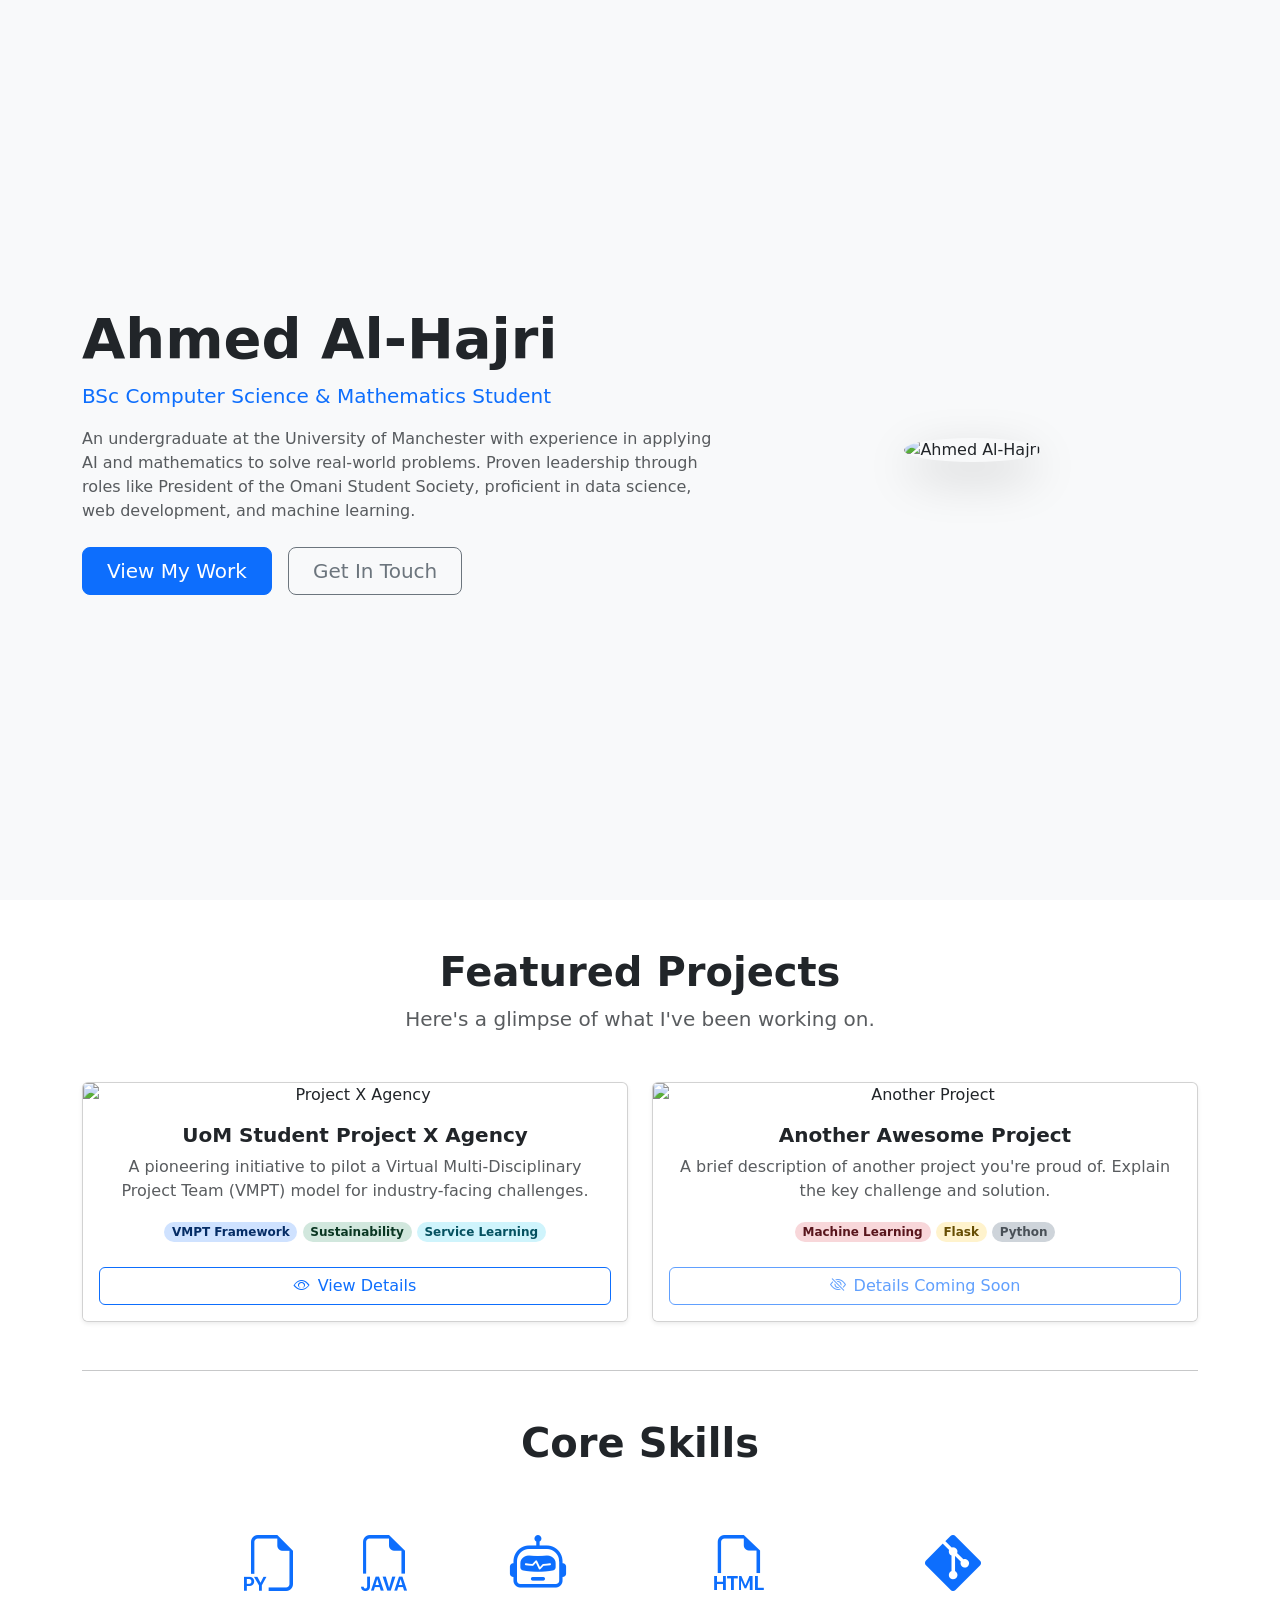
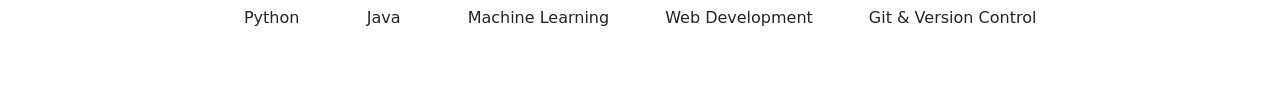
==== index.html @ cdcc4e39 "major changes" ====
<!DOCTYPE html>
<html lang="en">
<head>
    <meta charset="UTF-8">
    <meta name="viewport" content="width=device-width, initial-scale=1.0">
    <meta name="description" content="Portfolio of Ahmed Al-Hajri, a Computer Science and Mathematics student at the University of Manchester.">
    <meta name="keywords" content="portfolio, CV, projects, Ahmed Al-Hajri, web developer, data science, python">
    <meta name="author" content="Ahmed Al-Hajri">
    <title>Ahmed Al-Hajri - Portfolio</title>

    <link href="https://cdn.jsdelivr.net/npm/bootstrap@5.3.3/dist/css/bootstrap.min.css" rel="stylesheet">
    <link href="https://cdn.jsdelivr.net/npm/bootstrap-icons@1.11.3/font/bootstrap-icons.min.css" rel="stylesheet">
    <link href="css/styles.css" rel="stylesheet">
</head>
<body>
    <div id="header-placeholder"></div>

    <div class="container-fluid bg-light">
        <div class="container">
            <div class="row align-items-center justify-content-center min-vh-100 py-5">
                <div class="col-lg-7 text-center text-lg-start">
                    <h1 class="display-4 fw-bold">Ahmed Al-Hajri</h1>
                    <p class="lead text-primary fw-medium">BSc Computer Science & Mathematics Student</p>
                    <p class="text-muted">
                        An undergraduate at the University of Manchester with experience in applying AI and mathematics to solve real-world problems. Proven leadership through roles like President of the Omani Student Society, proficient in data science, web development, and machine learning.
                    </p>
                    <div class="d-grid gap-2 d-md-flex justify-content-md-start mt-4">
                        <a href="projects.html" class="btn btn-primary btn-lg px-4 me-md-2">View My Work</a>
                        <a href="contact.html" class="btn btn-outline-secondary btn-lg px-4">Get In Touch</a>
                    </div>
                </div>
                <div class="col-lg-5 text-center mt-4 mt-lg-0">
                    <img src="images/me.jpg" alt="Ahmed Al-Hajri" class="img-fluid rounded-circle shadow-lg" style="max-width: 350px;">
                </div>
            </div>
        </div>
    </div>

    <div class="container my-5">
        <section class="text-center mb-5">
            <h2 class="display-6 fw-bold">Featured Projects</h2>
            <p class="lead text-muted">Here's a glimpse of what I've been working on.</p>
            <div class="row row-cols-1 row-cols-md-2 g-4 justify-content-center mt-4">

                <div class="col">
                    <div class="card h-100 shadow-sm">
                        <img src="https://placehold.co/600x400/17a2b8/ffffff?text=Project+X" class="card-img-top" alt="Project X Agency">
                        <div class="card-body">
                            <h5 class="card-title fw-bold">UoM Student Project X Agency</h5>
                            <p class="card-text text-muted">A pioneering initiative to pilot a Virtual Multi-Disciplinary Project Team (VMPT) model for industry-facing challenges.</p>
                            <div>
                                <span class="badge bg-primary-subtle text-primary-emphasis rounded-pill">VMPT Framework</span>
                                <span class="badge bg-success-subtle text-success-emphasis rounded-pill">Sustainability</span>
                                <span class="badge bg-info-subtle text-info-emphasis rounded-pill">Service Learning</span>
                            </div>
                        </div>
                        <div class="card-footer bg-white border-top-0 pb-3">
                            <button type="button" class="btn btn-outline-primary w-100" data-bs-toggle="modal" data-bs-target="#projectXModal">
                                <i class="bi bi-eye me-2"></i>View Details
                            </button>
                        </div>
                    </div>
                </div>

                <div class="col">
                    <div class="card h-100 shadow-sm">
                        <img src="https://placehold.co/600x400/6f42c1/ffffff?text=Project+Two" class="card-img-top" alt="Another Project">
                        <div class="card-body">
                            <h5 class="card-title fw-bold">Another Awesome Project</h5>
                            <p class="card-text text-muted">A brief description of another project you're proud of. Explain the key challenge and solution.</p>
                            <div>
                                <span class="badge bg-danger-subtle text-danger-emphasis rounded-pill">Machine Learning</span>
                                <span class="badge bg-warning-subtle text-warning-emphasis rounded-pill">Flask</span>
                                <span class="badge bg-dark-subtle text-dark-emphasis rounded-pill">Python</span>
                            </div>
                        </div>
                        <div class="card-footer bg-white border-top-0 pb-3">
                             <a href="#" class="btn btn-outline-primary w-100 disabled" aria-disabled="true">
                                <i class="bi bi-eye-slash me-2"></i>Details Coming Soon
                            </a>
                        </div>
                    </div>
                </div>

            </div>
        </section>

        <hr class="my-5">
        <section class="text-center mb-5">
            <h2 class="display-6 fw-bold">Core Skills</h2>
             <div class="row justify-content-center g-4 mt-4">
                <div class="col-auto"><div class="p-3 text-center"><i class="bi bi-filetype-py display-4 text-primary"></i><p class="mt-2">Python</p></div></div>
                <div class="col-auto"><div class="p-3 text-center"><i class="bi bi-filetype-java display-4 text-primary"></i><p class="mt-2">Java</p></div></div>
                <div class="col-auto"><div class="p-3 text-center"><i class="bi bi-robot display-4 text-primary"></i><p class="mt-2">Machine Learning</p></div></div>
                <div class="col-auto"><div class="p-3 text-center"><i class="bi bi-filetype-html display-4 text-primary"></i><p class="mt-2">Web Development</p></div></div>
                <div class="col-auto"><div class="p-3 text-center"><i class="bi bi-git display-4 text-primary"></i><p class="mt-2">Git & Version Control</p></div></div>
            </div>
        </section>
    </div>

    <div id="footer-placeholder"></div>

    <div class="modal fade" id="projectXModal" tabindex="-1" aria-labelledby="projectXModalLabel" aria-hidden="true">
        <div class="modal-dialog modal-lg modal-dialog-centered modal-dialog-scrollable">
            <div class="modal-content">
                <div class="modal-header">
                    <h5 class="modal-title" id="projectXModalLabel">Project X Agency: VMPT Initiative</h5>
                    <button type="button" class="btn-close" data-bs-dismiss="modal" aria-label="Close"></button>
                </div>
                <div class="modal-body">
                    <p>This pioneering internship at The University of Manchester institutionalized service learning and interdisciplinary collaboration through industry-facing projects, focusing on sustainable textile manufacturing and community engagement.</p>
                    <h6 class="fw-bold mt-4">My Role & Responsibilities</h6>
                    <p class="text-muted fst-italic">Note: This project involved a team of three interns with complementary skills. My focus was on [Choose and elaborate on your role: e.g., digital innovation, sustainability research, or community engagement strategy].</p>
                    <ul>
                        <li>Developed and piloted the Project X Agency digital platform and framework.</li>
                        <li>Engaged with industry partners, including The Whitworth and Cunnington & Sanderson, to co-create sustainable, zero-waste textile solutions.</li>
                        <li>Integrated research and technology such as RFID, AR, and digital printing into service-learning methodologies.</li>
                        <li>Designed a strategic roadmap for the institutional scalability of the VMPT model.</li>
                        <li>Created a knowledge-sharing system to document processes and findings for future student teams.</li>
                        <li>Facilitated a project showcase and impact assessment to present findings to stakeholders.</li>
                    </ul>
                    <h6 class="fw-bold mt-4">Key Deliverables</h6>
                    <ul>
                        <li>A research-informed framework for scaling the Project X Agency model.</li>
                        <li>A functional digital platform and operational framework for VMPT interdisciplinary learning.</li>
                        <li>A case study on zero-waste textile innovation and community-engaged design.</li>
                        <li>Contributions towards a potential academic article or conference presentation.</li>
                    </ul>
                </div>
                <div class="modal-footer">
                    <button type="button" class="btn btn-secondary" data-bs-dismiss="modal">Close</button>
                </div>
            </div>
        </div>
    </div>

    <script src="https://cdn.jsdelivr.net/npm/@popperjs/core@2.11.7/dist/umd/popper.min.js"></script>
    <script src="https://cdn.jsdelivr.net/npm/bootstrap@5.3.3/dist/js/bootstrap.min.js"></script>

    <script>
        function loadComponent(url, placeholderId, callback) {
            fetch(url)
                .then(response => response.ok ? response.text() : Promise.reject('Not found'))
                .then(data => {
                    const placeholder = document.getElementById(placeholderId);
                    if (placeholder) {
                        placeholder.innerHTML = data;
                        if (callback) callback();
                    }
                })
                .catch(error => console.error(`Error loading ${url}:`, error));
        }

        document.addEventListener("DOMContentLoaded", function() {
            loadComponent("header.html", "header-placeholder", () => {
                const currentPage = window.location.pathname.split("/").pop() || "index.html";
                const navLinks = document.querySelectorAll(".nav-page");
                navLinks.forEach(link => {
                    const linkPage = link.getAttribute("href");
                    if (linkPage === "index.html" && (currentPage === "" || currentPage === "index.html")) {
                        link.classList.add("active");
                    } else if (linkPage === currentPage) {
                        link.classList.add("active");
                    }
                });
            });
            loadComponent("footer.html", "footer-placeholder");
        });
    </script>
</body>
</html>
---- css/styles.css ----
/* Custom styles for the CV timeline */
.timeline-item {
    position: relative;
    padding-left: 2.5rem; /* Space for the line and icon */
    padding-bottom: 2rem;
    border-left: 2px solid #e9ecef; /* The vertical timeline bar */
}

.timeline-item:last-child {
    border-left: 2px solid transparent; /* Hide line for the last item */
}

/* The icon circle on the timeline */
.timeline-icon {
    position: absolute;
    left: -0.75rem; /* Position over the timeline bar */
    top: 0;
    width: 1.5rem;
    height: 1.5rem;
    display: flex;
    align-items: center;
    justify-content: center;
    background-color: #fff;
    border: 2px solid #e9ecef;
    border-radius: 50%;
}
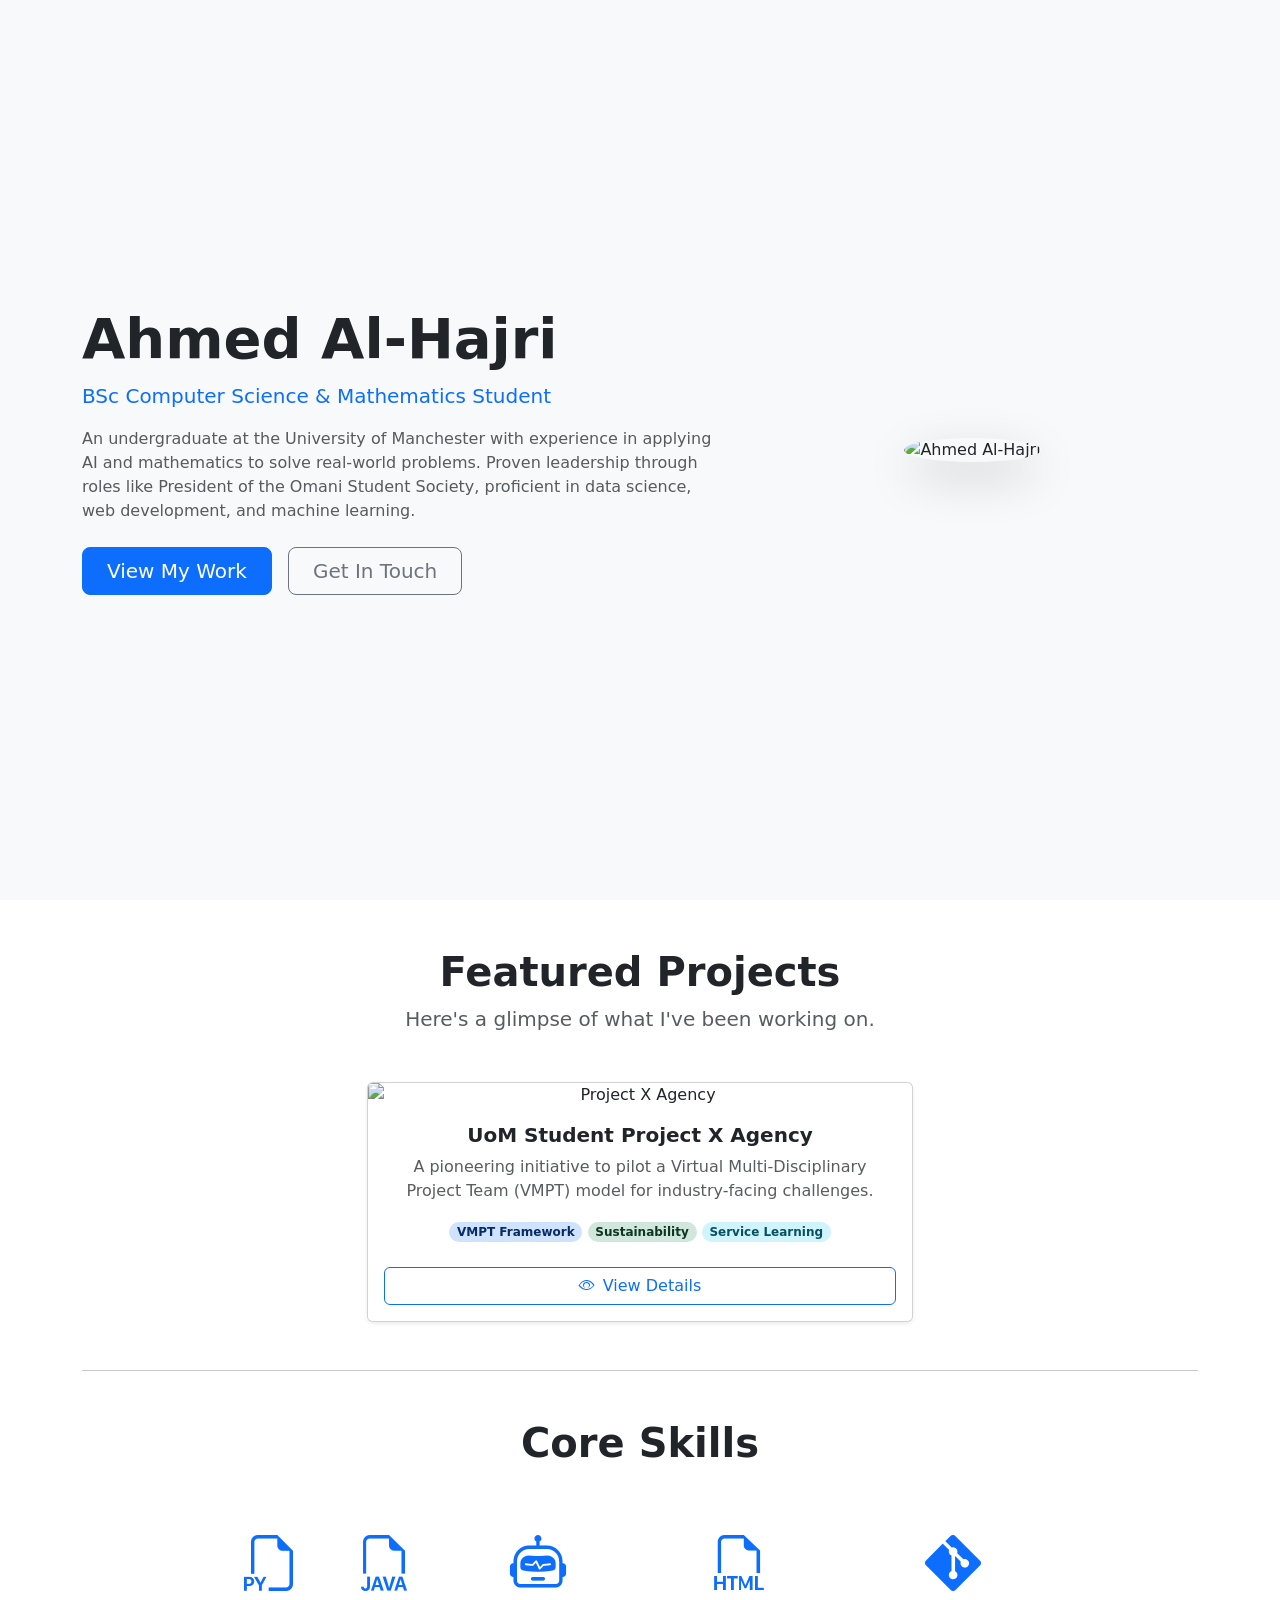
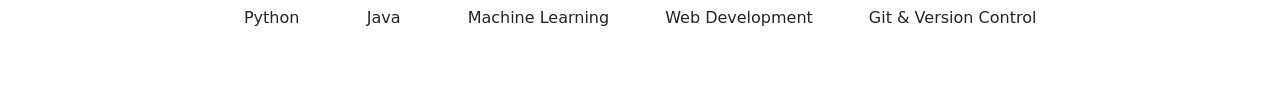
==== commit e518939b: "Remove 'Another Awesome Project' card section Removed the card section for 'Another Awesome Project'" ====
--- a/index.html
+++ b/index.html
@@ -62,25 +62,6 @@
                     </div>
                 </div>
 
-                <div class="col">
-                    <div class="card h-100 shadow-sm">
-                        <img src="https://placehold.co/600x400/6f42c1/ffffff?text=Project+Two" class="card-img-top" alt="Another Project">
-                        <div class="card-body">
-                            <h5 class="card-title fw-bold">Another Awesome Project</h5>
-                            <p class="card-text text-muted">A brief description of another project you're proud of. Explain the key challenge and solution.</p>
-                            <div>
-                                <span class="badge bg-danger-subtle text-danger-emphasis rounded-pill">Machine Learning</span>
-                                <span class="badge bg-warning-subtle text-warning-emphasis rounded-pill">Flask</span>
-                                <span class="badge bg-dark-subtle text-dark-emphasis rounded-pill">Python</span>
-                            </div>
-                        </div>
-                        <div class="card-footer bg-white border-top-0 pb-3">
-                             <a href="#" class="btn btn-outline-primary w-100 disabled" aria-disabled="true">
-                                <i class="bi bi-eye-slash me-2"></i>Details Coming Soon
-                            </a>
-                        </div>
-                    </div>
-                </div>
 
             </div>
         </section>
@@ -168,4 +149,4 @@
         });
     </script>
 </body>
-</html>+</html>
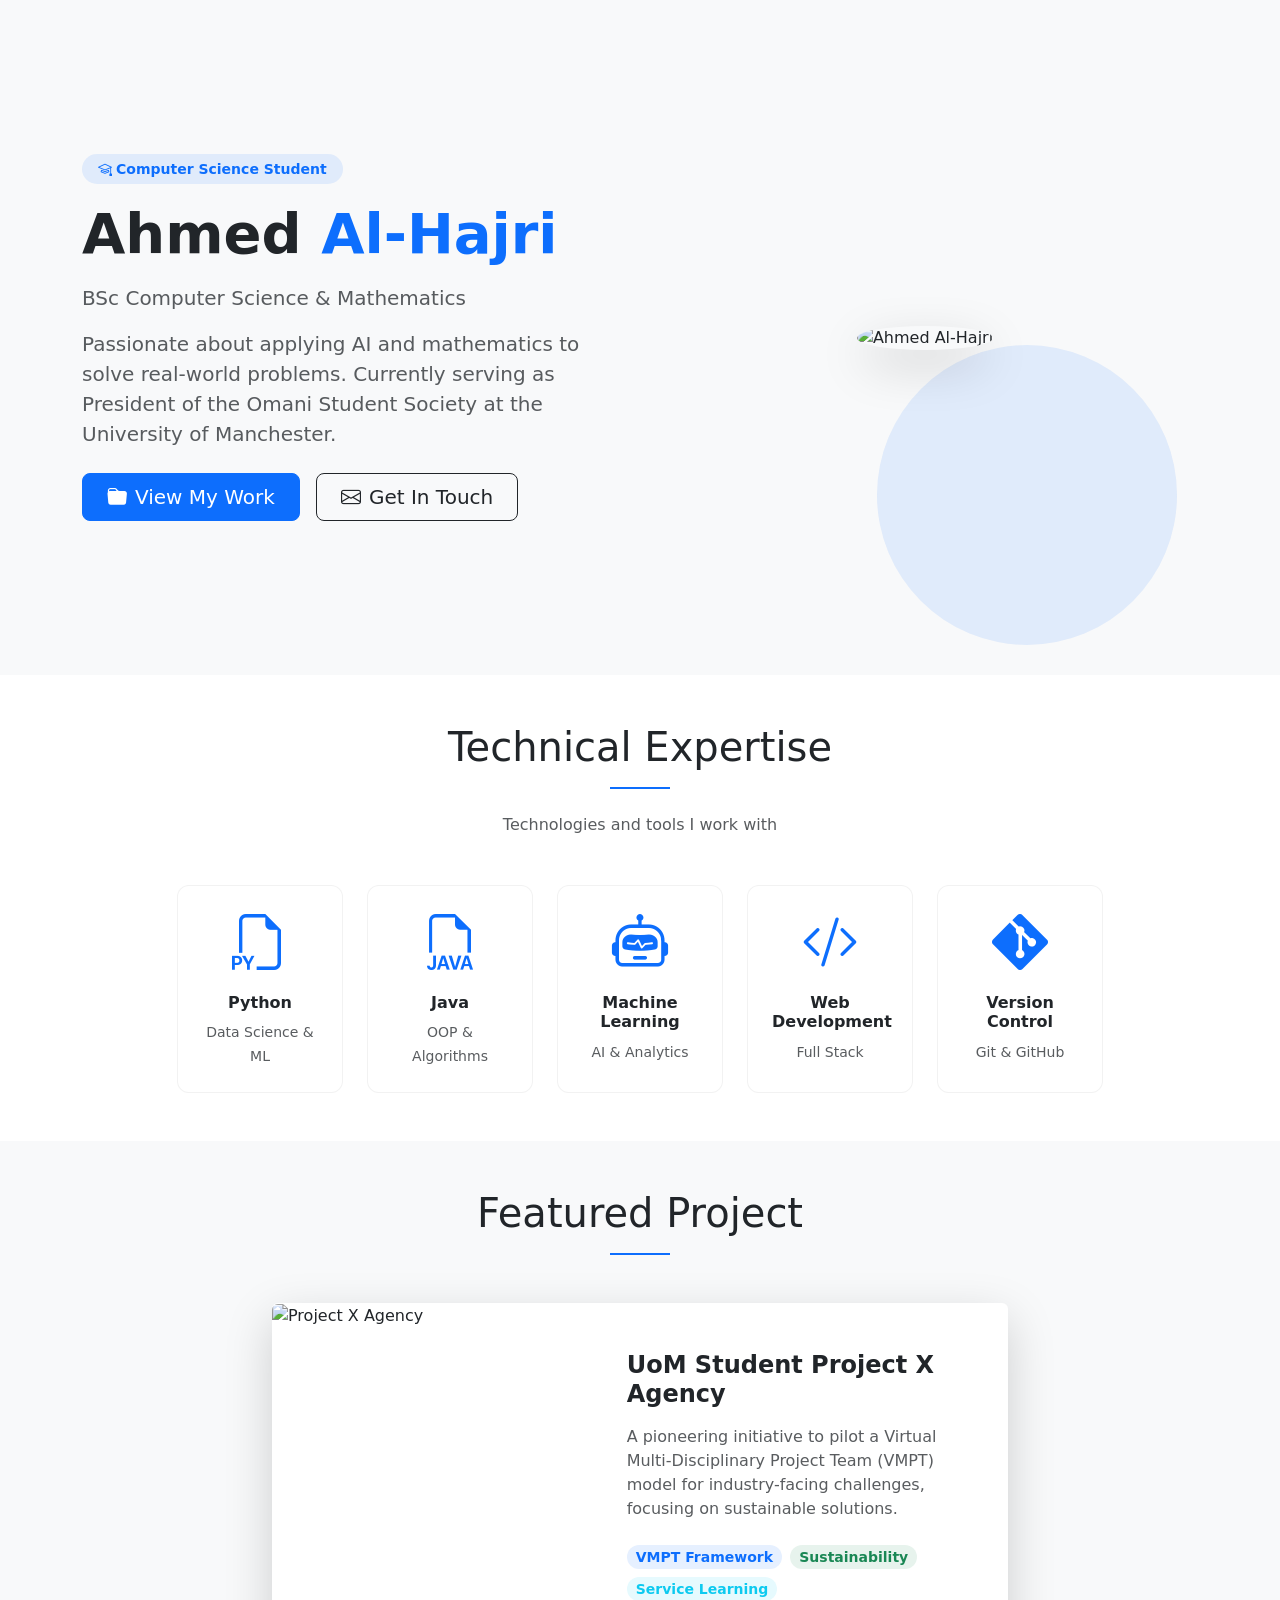
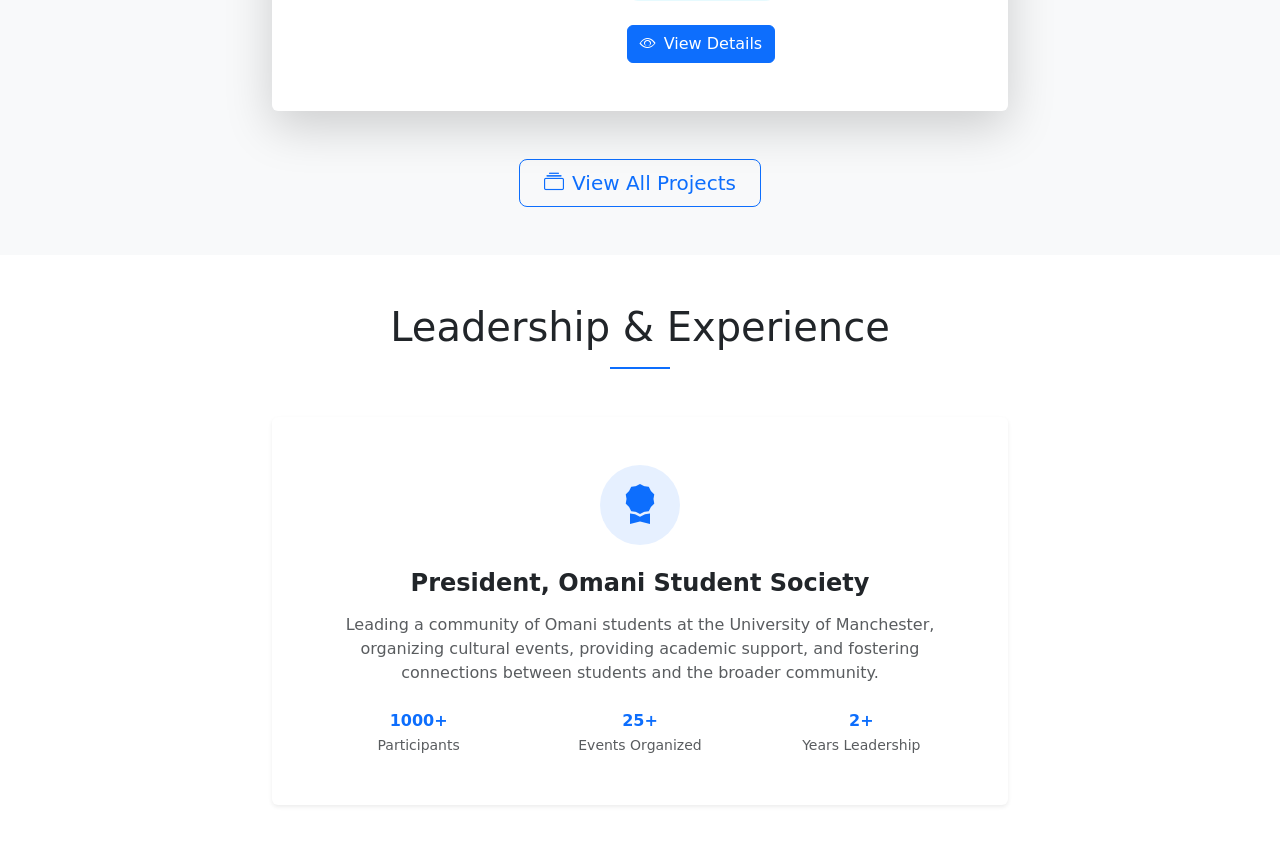
==== commit c6227828: "changes" ====
--- a/index.html
+++ b/index.html
@@ -15,101 +15,334 @@
 <body>
     <div id="header-placeholder"></div>
 
-    <div class="container-fluid bg-light">
+    <!-- Hero Section -->
+    <div class="bg-light position-relative overflow-hidden">
         <div class="container">
-            <div class="row align-items-center justify-content-center min-vh-100 py-5">
-                <div class="col-lg-7 text-center text-lg-start">
-                    <h1 class="display-4 fw-bold">Ahmed Al-Hajri</h1>
-                    <p class="lead text-primary fw-medium">BSc Computer Science & Mathematics Student</p>
-                    <p class="text-muted">
-                        An undergraduate at the University of Manchester with experience in applying AI and mathematics to solve real-world problems. Proven leadership through roles like President of the Omani Student Society, proficient in data science, web development, and machine learning.
-                    </p>
-                    <div class="d-grid gap-2 d-md-flex justify-content-md-start mt-4">
-                        <a href="projects.html" class="btn btn-primary btn-lg px-4 me-md-2">View My Work</a>
-                        <a href="contact.html" class="btn btn-outline-secondary btn-lg px-4">Get In Touch</a>
-                    </div>
-                </div>
-                <div class="col-lg-5 text-center mt-4 mt-lg-0">
-                    <img src="images/me.jpg" alt="Ahmed Al-Hajri" class="img-fluid rounded-circle shadow-lg" style="max-width: 350px;">
+            <div class="row align-items-center min-vh-75 py-5">
+                <div class="col-lg-6 order-2 order-lg-1">
+                    <div class="pe-lg-5">
+                        <span class="badge bg-primary-subtle text-primary px-3 py-2 rounded-pill mb-3">
+                            <i class="bi bi-mortarboard me-1"></i>Computer Science Student
+                        </span>
+                        <h1 class="display-4 fw-bold mb-3">
+                            Ahmed <span class="text-primary">Al-Hajri</span>
+                        </h1>
+                        <p class="fs-5 text-muted mb-3">BSc Computer Science & Mathematics</p>
+                        <p class="lead text-muted mb-4 lh-base">
+                            Passionate about applying AI and mathematics to solve real-world problems. 
+                            Currently serving as President of the Omani Student Society at the University of Manchester.
+                        </p>
+                        
+                        <!-- 
+                        <div class="row g-3 mb-4">
+                            <div class="col-4">
+                                <div class="text-center">
+                                    <div class="fw-bold text-primary fs-4">10k</div>
+                                    <small class="text-muted">Runs Twice Weekly</small>
+                                </div>
+                            </div>
+                            <div class="col-4">
+                                <div class="text-center">
+                                    <div class="fw-bold text-primary fs-4">5+</div>
+                                    <small class="text-muted">Research Projects</small>
+                                </div>
+                            </div>
+                            <div class="col-4">
+                                <div class="text-center">
+                                    <div class="fw-bold text-primary fs-4">10,000</div>
+                                    <small class="text-muted">Word Internship Report</small>
+                                </div>
+                            </div>
+                        </div>
+                        -->
+
+
+                        <div class="d-flex flex-wrap gap-3">
+                            <a href="projects.html" class="btn btn-primary btn-lg px-4">
+                                <i class="bi bi-folder-fill me-2"></i>View My Work
+                            </a>
+                            <a href="contact.html" class="btn btn-outline-dark btn-lg px-4">
+                                <i class="bi bi-envelope me-2"></i>Get In Touch
+                            </a>
+                        </div>
+                    </div>
+                </div>
+                
+                <div class="col-lg-6 order-1 order-lg-2 text-center mb-4 mb-lg-0">
+                    <div class="position-relative d-inline-block">
+                        <div class="bg-primary rounded-circle position-absolute" style="width: 300px; height: 300px; top: 20px; left: 20px; z-index: 1; opacity: 0.1;"></div>
+                        <img src="images/me.jpg" 
+                             alt="Ahmed Al-Hajri" 
+                             class="img-fluid rounded-circle shadow-lg position-relative" 
+                             style="max-width: 320px; z-index: 2;"
+                             onerror="this.onerror=null;this.src='https://images.unsplash.com/photo-1507003211169-0a1dd7228f2d?w=400&h=400&fit=crop&auto=format';">
+                    </div>
                 </div>
             </div>
         </div>
     </div>
 
-    <div class="container my-5">
-        <section class="text-center mb-5">
-            <h2 class="display-6 fw-bold">Featured Projects</h2>
-            <p class="lead text-muted">Here's a glimpse of what I've been working on.</p>
-            <div class="row row-cols-1 row-cols-md-2 g-4 justify-content-center mt-4">
-
-                <div class="col">
-                    <div class="card h-100 shadow-sm">
-                        <img src="https://placehold.co/600x400/17a2b8/ffffff?text=Project+X" class="card-img-top" alt="Project X Agency">
-                        <div class="card-body">
-                            <h5 class="card-title fw-bold">UoM Student Project X Agency</h5>
-                            <p class="card-text text-muted">A pioneering initiative to pilot a Virtual Multi-Disciplinary Project Team (VMPT) model for industry-facing challenges.</p>
-                            <div>
-                                <span class="badge bg-primary-subtle text-primary-emphasis rounded-pill">VMPT Framework</span>
-                                <span class="badge bg-success-subtle text-success-emphasis rounded-pill">Sustainability</span>
-                                <span class="badge bg-info-subtle text-info-emphasis rounded-pill">Service Learning</span>
-                            </div>
-                        </div>
-                        <div class="card-footer bg-white border-top-0 pb-3">
-                            <button type="button" class="btn btn-outline-primary w-100" data-bs-toggle="modal" data-bs-target="#projectXModal">
-                                <i class="bi bi-eye me-2"></i>View Details
-                            </button>
-                        </div>
-                    </div>
-                </div>
-
-
-            </div>
-        </section>
-
-        <hr class="my-5">
-        <section class="text-center mb-5">
-            <h2 class="display-6 fw-bold">Core Skills</h2>
-             <div class="row justify-content-center g-4 mt-4">
-                <div class="col-auto"><div class="p-3 text-center"><i class="bi bi-filetype-py display-4 text-primary"></i><p class="mt-2">Python</p></div></div>
-                <div class="col-auto"><div class="p-3 text-center"><i class="bi bi-filetype-java display-4 text-primary"></i><p class="mt-2">Java</p></div></div>
-                <div class="col-auto"><div class="p-3 text-center"><i class="bi bi-robot display-4 text-primary"></i><p class="mt-2">Machine Learning</p></div></div>
-                <div class="col-auto"><div class="p-3 text-center"><i class="bi bi-filetype-html display-4 text-primary"></i><p class="mt-2">Web Development</p></div></div>
-                <div class="col-auto"><div class="p-3 text-center"><i class="bi bi-git display-4 text-primary"></i><p class="mt-2">Git & Version Control</p></div></div>
-            </div>
-        </section>
+    <!-- Skills Section -->
+    <div class="container py-5">
+        <div class="text-center mb-5">
+            <h2 class="display-6 fw-light mb-3">Technical Expertise</h2>
+            <div class="bg-primary mx-auto mb-4" style="width: 60px; height: 2px;"></div>
+            <p class="text-muted mb-0">Technologies and tools I work with</p>
+        </div>
+
+        <div class="row g-4 justify-content-center">
+            <div class="col-6 col-md-4 col-lg-2">
+                <div class="skill-card text-center p-4 h-100">
+                    <div class="skill-icon mb-3">
+                        <i class="bi bi-filetype-py display-4 text-primary"></i>
+                    </div>
+                    <h6 class="fw-semibold mb-2">Python</h6>
+                    <small class="text-muted">Data Science & ML</small>
+                </div>
+            </div>
+            
+            <div class="col-6 col-md-4 col-lg-2">
+                <div class="skill-card text-center p-4 h-100">
+                    <div class="skill-icon mb-3">
+                        <i class="bi bi-filetype-java display-4 text-primary"></i>
+                    </div>
+                    <h6 class="fw-semibold mb-2">Java</h6>
+                    <small class="text-muted">OOP & Algorithms</small>
+                </div>
+            </div>
+            
+            <div class="col-6 col-md-4 col-lg-2">
+                <div class="skill-card text-center p-4 h-100">
+                    <div class="skill-icon mb-3">
+                        <i class="bi bi-robot display-4 text-primary"></i>
+                    </div>
+                    <h6 class="fw-semibold mb-2">Machine Learning</h6>
+                    <small class="text-muted">AI & Analytics</small>
+                </div>
+            </div>
+            
+            <div class="col-6 col-md-4 col-lg-2">
+                <div class="skill-card text-center p-4 h-100">
+                    <div class="skill-icon mb-3">
+                        <i class="bi bi-code-slash display-4 text-primary"></i>
+                    </div>
+                    <h6 class="fw-semibold mb-2">Web Development</h6>
+                    <small class="text-muted">Full Stack</small>
+                </div>
+            </div>
+            
+            <div class="col-6 col-md-4 col-lg-2">
+                <div class="skill-card text-center p-4 h-100">
+                    <div class="skill-icon mb-3">
+                        <i class="bi bi-git display-4 text-primary"></i>
+                    </div>
+                    <h6 class="fw-semibold mb-2">Version Control</h6>
+                    <small class="text-muted">Git & GitHub</small>
+                </div>
+            </div>
+        </div>
     </div>
 
+    <!-- Featured Project Section -->
+    <div class="bg-light py-5">
+        <div class="container">
+            <div class="text-center mb-5">
+                <h2 class="display-6 fw-light mb-3">Featured Project</h2>
+                <div class="bg-primary mx-auto mb-4" style="width: 60px; height: 2px;"></div>
+            </div>
+
+            <div class="row justify-content-center">
+                <div class="col-lg-8">
+                    <div class="card border-0 shadow-lg">
+                        <div class="row g-0">
+                            <div class="col-md-5">
+                                <img src="https://images.unsplash.com/photo-1552664730-d307ca884978?w=500&h=400&fit=crop&auto=format" 
+                                     class="img-fluid h-100 w-100" 
+                                     alt="Project X Agency"
+                                     style="object-fit: cover; border-radius: 0.375rem 0 0 0.375rem;">
+                            </div>
+                            <div class="col-md-7">
+                                <div class="card-body p-4 p-lg-5">
+                                    <h4 class="card-title fw-bold mb-3">UoM Student Project X Agency</h4>
+                                    <p class="text-muted mb-4">
+                                        A pioneering initiative to pilot a Virtual Multi-Disciplinary Project Team (VMPT) model 
+                                        for industry-facing challenges, focusing on sustainable solutions.
+                                    </p>
+                                    
+                                    <div class="mb-4">
+                                        <div class="d-flex flex-wrap gap-2">
+                                            <span class="badge bg-primary-subtle text-primary rounded-pill">VMPT Framework</span>
+                                            <span class="badge bg-success-subtle text-success rounded-pill">Sustainability</span>
+                                            <span class="badge bg-info-subtle text-info rounded-pill">Service Learning</span>
+                                        </div>
+                                    </div>
+
+                                    <button type="button" class="btn btn-primary" data-bs-toggle="modal" data-bs-target="#projectXModal">
+                                        <i class="bi bi-eye me-2"></i>View Details
+                                    </button>
+                                </div>
+                            </div>
+                        </div>
+                    </div>
+                </div>
+            </div>
+
+            <!-- View All Projects Link -->
+            <div class="text-center mt-5">
+                <a href="projects.html" class="btn btn-outline-primary btn-lg px-4">
+                    <i class="bi bi-collection me-2"></i>View All Projects
+                </a>
+            </div>
+        </div>
+    </div>
+
+    <!-- Leadership Section -->
+    <div class="container py-5">
+        <div class="text-center mb-5">
+            <h2 class="display-6 fw-light mb-3">Leadership & Experience</h2>
+            <div class="bg-primary mx-auto mb-4" style="width: 60px; height: 2px;"></div>
+        </div>
+
+        <div class="row justify-content-center">
+            <div class="col-lg-8">
+                <div class="card border-0 shadow-sm">
+                    <div class="card-body p-5 text-center">
+                        <div class="mb-4">
+                            <div class="bg-primary bg-opacity-10 rounded-circle d-inline-flex align-items-center justify-content-center" style="width: 80px; height: 80px;">
+                                <i class="bi bi-award-fill text-primary fs-1"></i>
+                            </div>
+                        </div>
+                        <h4 class="fw-bold mb-3">President, Omani Student Society</h4>
+                        <p class="text-muted mb-4">
+                            Leading a community of Omani students at the University of Manchester, 
+                            organizing cultural events, providing academic support, and fostering connections 
+                            between students and the broader community.
+                        </p>
+                        <div class="row text-center">
+                            <div class="col-4">
+                                <div class="fw-bold text-primary">1000+</div>
+                                <small class="text-muted">Participants</small>
+                            </div>
+                            <div class="col-4">
+                                <div class="fw-bold text-primary">25+</div>
+                                <small class="text-muted">Events Organized</small>
+                            </div>
+                            <div class="col-4">
+                                <div class="fw-bold text-primary">2+</div>
+                                <small class="text-muted">Years Leadership</small>
+                            </div>
+                        </div>
+                    </div>
+                </div>
+            </div>
+        </div>
+    </div>
+
     <div id="footer-placeholder"></div>
 
+    <!-- Project Modal -->
     <div class="modal fade" id="projectXModal" tabindex="-1" aria-labelledby="projectXModalLabel" aria-hidden="true">
         <div class="modal-dialog modal-lg modal-dialog-centered modal-dialog-scrollable">
-            <div class="modal-content">
-                <div class="modal-header">
-                    <h5 class="modal-title" id="projectXModalLabel">Project X Agency: VMPT Initiative</h5>
+            <div class="modal-content border-0 shadow-lg">
+                <div class="modal-header border-0 pb-0">
+                    <h5 class="modal-title fw-bold" id="projectXModalLabel">
+                        <i class="bi bi-lightbulb-fill text-primary me-2"></i>
+                        Project X Agency: VMPT Initiative
+                    </h5>
                     <button type="button" class="btn-close" data-bs-dismiss="modal" aria-label="Close"></button>
                 </div>
-                <div class="modal-body">
-                    <p>This pioneering internship at The University of Manchester institutionalized service learning and interdisciplinary collaboration through industry-facing projects, focusing on sustainable textile manufacturing and community engagement.</p>
-                    <h6 class="fw-bold mt-4">My Role & Responsibilities</h6>
-                    <p class="text-muted fst-italic">Note: This project involved a team of three interns with complementary skills. My focus was on [Choose and elaborate on your role: e.g., digital innovation, sustainability research, or community engagement strategy].</p>
-                    <ul>
-                        <li>Developed and piloted the Project X Agency digital platform and framework.</li>
-                        <li>Engaged with industry partners, including The Whitworth and Cunnington & Sanderson, to co-create sustainable, zero-waste textile solutions.</li>
-                        <li>Integrated research and technology such as RFID, AR, and digital printing into service-learning methodologies.</li>
-                        <li>Designed a strategic roadmap for the institutional scalability of the VMPT model.</li>
-                        <li>Created a knowledge-sharing system to document processes and findings for future student teams.</li>
-                        <li>Facilitated a project showcase and impact assessment to present findings to stakeholders.</li>
-                    </ul>
-                    <h6 class="fw-bold mt-4">Key Deliverables</h6>
-                    <ul>
-                        <li>A research-informed framework for scaling the Project X Agency model.</li>
-                        <li>A functional digital platform and operational framework for VMPT interdisciplinary learning.</li>
-                        <li>A case study on zero-waste textile innovation and community-engaged design.</li>
-                        <li>Contributions towards a potential academic article or conference presentation.</li>
-                    </ul>
-                </div>
-                <div class="modal-footer">
-                    <button type="button" class="btn btn-secondary" data-bs-dismiss="modal">Close</button>
+                <div class="modal-body p-4">
+                    <div class="mb-4">
+                        <h6 class="text-primary fw-semibold mb-2">
+                            <i class="bi bi-info-circle me-1"></i>Project Overview
+                        </h6>
+                        <p class="text-muted">
+                            This pioneering internship at The University of Manchester institutionalized service learning 
+                            and interdisciplinary collaboration through industry-facing projects, focusing on sustainable 
+                            textile manufacturing and community engagement.
+                        </p>
+                    </div>
+
+                    <div class="mb-4">
+                        <h6 class="text-primary fw-semibold mb-3">
+                            <i class="bi bi-person-badge me-1"></i>My Role & Responsibilities
+                        </h6>
+                        <p class="text-muted fst-italic small mb-3">
+                            <i class="bi bi-exclamation-circle me-1"></i>
+                            Note: This project involved a team of three interns with complementary skills. 
+                            My focus was on digital innovation and sustainability research.
+                        </p>
+                        <ul class="list-unstyled">
+                            <li class="mb-2">
+                                <i class="bi bi-check-circle-fill text-success me-2"></i>
+                                Developed and piloted the Project X Agency digital platform and framework
+                            </li>
+                            <li class="mb-2">
+                                <i class="bi bi-check-circle-fill text-success me-2"></i>
+                                Engaged with industry partners for sustainable textile solutions
+                            </li>
+                            <li class="mb-2">
+                                <i class="bi bi-check-circle-fill text-success me-2"></i>
+                                Integrated RFID, AR, and digital printing technologies
+                            </li>
+                            <li class="mb-2">
+                                <i class="bi bi-check-circle-fill text-success me-2"></i>
+                                Designed strategic roadmap for VMPT model scalability
+                            </li>
+                            <li class="mb-2">
+                                <i class="bi bi-check-circle-fill text-success me-2"></i>
+                                Created knowledge-sharing system for future teams
+                            </li>
+                        </ul>
+                    </div>
+
+                    <div class="mb-4">
+                        <h6 class="text-primary fw-semibold mb-3">
+                            <i class="bi bi-trophy me-1"></i>Key Deliverables
+                        </h6>
+                        <div class="row g-3">
+                            <div class="col-md-6">
+                                <div class="bg-light rounded-3 p-3 h-100">
+                                    <i class="bi bi-diagram-3-fill text-primary mb-2 d-block"></i>
+                                    <small class="fw-semibold d-block mb-1">Framework Development</small>
+                                    <small class="text-muted">Research-informed framework for scaling the Project X Agency model</small>
+                                </div>
+                            </div>
+                            <div class="col-md-6">
+                                <div class="bg-light rounded-3 p-3 h-100">
+                                    <i class="bi bi-laptop-fill text-primary mb-2 d-block"></i>
+                                    <small class="fw-semibold d-block mb-1">Digital Platform</small>
+                                    <small class="text-muted">Functional platform for VMPT interdisciplinary learning</small>
+                                </div>
+                            </div>
+                            <div class="col-md-6">
+                                <div class="bg-light rounded-3 p-3 h-100">
+                                    <i class="bi bi-recycle-fill text-primary mb-2 d-block"></i>
+                                    <small class="fw-semibold d-block mb-1">Sustainability Case Study</small>
+                                    <small class="text-muted">Zero-waste textile innovation research</small>
+                                </div>
+                            </div>
+                            <div class="col-md-6">
+                                <div class="bg-light rounded-3 p-3 h-100">
+                                    <i class="bi bi-journal-text text-primary mb-2 d-block"></i>
+                                    <small class="fw-semibold d-block mb-1">Academic Contribution</small>
+                                    <small class="text-muted">Potential academic article or conference presentation</small>
+                                </div>
+                            </div>
+                        </div>
+                    </div>
+
+                    <div class="bg-primary bg-opacity-5 rounded-3 p-3">
+                        <small class="text-muted">
+                            <i class="bi bi-building me-1"></i>
+                            <strong>Industry Partners:</strong> The Whitworth, Cunnington & Sanderson
+                        </small>
+                    </div>
+                </div>
+                <div class="modal-footer border-0 pt-0">
+                    <button type="button" class="btn btn-outline-secondary" data-bs-dismiss="modal">
+                        <i class="bi bi-x-lg me-1"></i>Close
+                    </button>
                 </div>
             </div>
         </div>
@@ -146,7 +379,89 @@
                 });
             });
             loadComponent("footer.html", "footer-placeholder");
+
+            // Smooth scrolling for anchor links
+            document.querySelectorAll('a[href^="#"]').forEach(anchor => {
+                anchor.addEventListener('click', function (e) {
+                    e.preventDefault();
+                    const target = document.querySelector(this.getAttribute('href'));
+                    if (target) {
+                        target.scrollIntoView({
+                            behavior: 'smooth',
+                            block: 'start'
+                        });
+                    }
+                });
+            });
         });
     </script>
+
+    <style>
+        .min-vh-75 {
+            min-height: 75vh;
+        }
+
+        .skill-card {
+            transition: all 0.3s ease;
+            border-radius: 12px;
+            background: white;
+            border: 1px solid rgba(0,0,0,0.05);
+        }
+
+        .skill-card:hover {
+            transform: translateY(-8px);
+            box-shadow: 0 15px 35px rgba(0, 0, 0, 0.1);
+            background: linear-gradient(135deg, #f8f9fa 0%, #ffffff 100%);
+        }
+
+        .skill-icon {
+            transition: transform 0.3s ease;
+        }
+
+        .skill-card:hover .skill-icon {
+            transform: scale(1.1);
+        }
+
+        .bg-primary-subtle {
+            background-color: rgba(13, 110, 253, 0.1) !important;
+        }
+
+        .bg-success-subtle {
+            background-color: rgba(25, 135, 84, 0.1) !important;
+        }
+
+        .bg-info-subtle {
+            background-color: rgba(13, 202, 240, 0.1) !important;
+        }
+
+        .modal-content {
+            border-radius: 16px;
+        }
+
+        .badge {
+            font-size: 0.875rem;
+        }
+
+        /* Responsive adjustments */
+        @media (max-width: 768px) {
+            .display-4 {
+                font-size: 2.5rem;
+            }
+            
+            .skill-card:hover {
+                transform: translateY(-4px);
+            }
+            
+            .min-vh-75 {
+                min-height: auto;
+            }
+        }
+
+        @media (max-width: 576px) {
+            .display-4 {
+                font-size: 2rem;
+            }
+        }
+    </style>
 </body>
-</html>
+</html>
